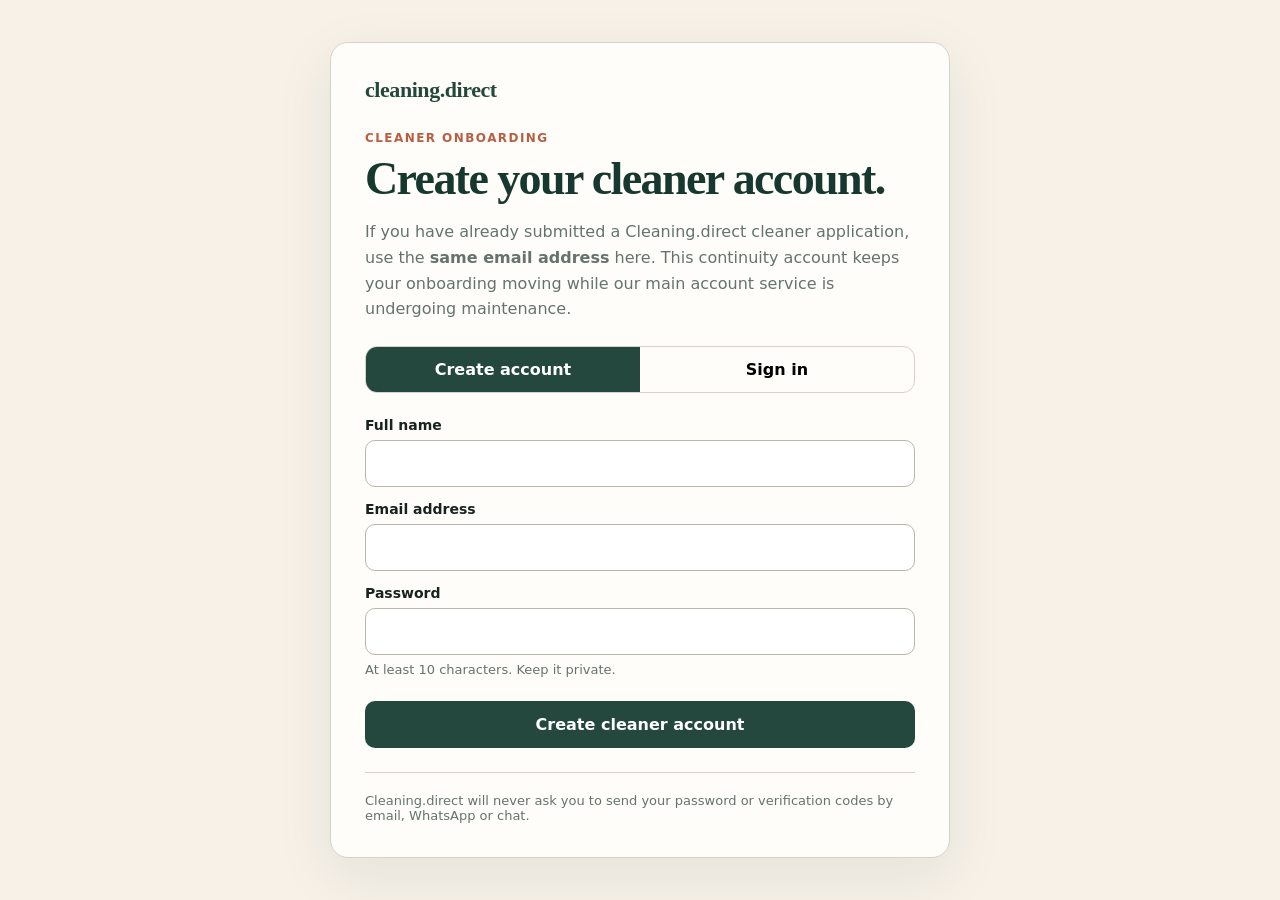
==== account/index.html @ 6e4828df "Add emergency cleaner account continuity page" ====
<!doctype html>
<html lang="en">
<head>
  <meta charset="utf-8">
  <meta name="viewport" content="width=device-width,initial-scale=1">
  <title>Create your cleaner account | Cleaning.direct</title>
  <meta name="robots" content="noindex,nofollow">
  <meta name="theme-color" content="#24483d">
  <style>
    :root{--ink:#17382f;--green:#24483d;--cream:#f7f1e8;--paper:#fffdf9;--line:#d8d1c7;--terracotta:#b85f43;--muted:#65736e}
    *{box-sizing:border-box} body{margin:0;font-family:Inter,ui-sans-serif,system-ui,-apple-system,BlinkMacSystemFont,"Segoe UI",sans-serif;background:var(--cream);color:#17231f}
    .shell{min-height:100vh;display:grid;place-items:center;padding:28px 18px}.card{width:min(620px,100%);background:var(--paper);border:1px solid var(--line);box-shadow:0 18px 60px rgba(23,56,47,.08);padding:34px;border-radius:18px}
    .brand{font-family:Georgia,"Times New Roman",serif;color:var(--green);font-size:22px;font-weight:700;letter-spacing:-.02em}.eyebrow{margin:26px 0 8px;color:var(--terracotta);font-size:12px;font-weight:800;letter-spacing:.12em;text-transform:uppercase}
    h1{font-family:Georgia,"Times New Roman",serif;color:var(--ink);font-size:clamp(30px,6vw,46px);line-height:1.02;margin:0 0 14px;letter-spacing:-.035em}p{line-height:1.6}.muted{color:var(--muted)}
    .tabs{display:grid;grid-template-columns:1fr 1fr;border:1px solid var(--line);border-radius:12px;overflow:hidden;margin:24px 0}.tabs button{border:0;background:transparent;padding:13px;font:inherit;font-weight:700;cursor:pointer}.tabs button.active{background:var(--green);color:#fff}
    .field{display:grid;gap:7px;margin:14px 0}.field label{font-weight:700;font-size:14px}.field input{width:100%;padding:13px 14px;border:1px solid #bbb6ad;border-radius:10px;background:#fff;font:inherit}.field input:focus{outline:3px solid rgba(36,72,61,.14);border-color:var(--green)}
    .button{width:100%;border:0;border-radius:10px;padding:14px 18px;background:var(--green);color:#fff;font:inherit;font-weight:800;cursor:pointer;margin-top:10px}.button:disabled{opacity:.55;cursor:wait}
    .notice{margin-top:18px;padding:14px 16px;border-radius:10px;background:#eef4f1;border:1px solid #cddcd5;line-height:1.5}.notice.error{background:#fff0ec;border-color:#efc0b3;color:#6e2f20}.notice.success{background:#edf6ef;border-color:#c9dfcf}
    .small{font-size:13px}.footer{margin-top:24px;padding-top:20px;border-top:1px solid var(--line)}a{color:var(--green);font-weight:700}.hidden{display:none}
  </style>
</head>
<body>
  <main class="shell">
    <section class="card">
      <div class="brand">cleaning.direct</div>
      <p class="eyebrow">Cleaner onboarding</p>
      <h1>Create your cleaner account.</h1>
      <p class="muted">If you have already submitted a Cleaning.direct cleaner application, use the <strong>same email address</strong> here. This continuity account keeps your onboarding moving while our main account service is undergoing maintenance.</p>

      <div class="tabs" role="tablist">
        <button id="signupTab" class="active" type="button">Create account</button>
        <button id="signinTab" type="button">Sign in</button>
      </div>

      <form id="authForm">
        <div id="nameField" class="field">
          <label for="name">Full name</label>
          <input id="name" autocomplete="name" maxlength="160" required>
        </div>
        <div class="field">
          <label for="email">Email address</label>
          <input id="email" type="email" autocomplete="email" maxlength="320" required>
        </div>
        <div class="field">
          <label for="password">Password</label>
          <input id="password" type="password" autocomplete="new-password" minlength="10" required>
          <span class="muted small">At least 10 characters. Keep it private.</span>
        </div>
        <div id="message" aria-live="polite"></div>
        <button id="submit" class="button" type="submit">Create cleaner account</button>
      </form>

      <div id="ready" class="hidden">
        <div class="notice success"><strong>Account ready.</strong> Your continuity account is active. Keep using this same email address for your Cleaning.direct application and Right to Work steps.</div>
        <p>We will reconcile this account with the main Cleaning.direct system automatically when the primary database is restored.</p>
        <p><a href="../">Return to cleaner onboarding</a></p>
      </div>

      <div class="footer small muted">
        Cleaning.direct will never ask you to send your password or verification codes by email, WhatsApp or chat.
      </div>
    </section>
  </main>

  <script type="module">
    import { createClient } from 'https://esm.sh/@supabase/supabase-js@2.112.2';
    const supabase=createClient(
      'https://cntynkumizvpiajmfzcj.supabase.co',
      'sb_publishable_tvQsqfVjAQub5VQLu6WwGw_hIFrvsA_',
      {auth:{persistSession:true,autoRefreshToken:true,detectSessionInUrl:true}}
    );
    const form=document.getElementById('authForm');
    const signupTab=document.getElementById('signupTab');
    const signinTab=document.getElementById('signinTab');
    const nameField=document.getElementById('nameField');
    const name=document.getElementById('name');
    const email=document.getElementById('email');
    const password=document.getElementById('password');
    const submit=document.getElementById('submit');
    const message=document.getElementById('message');
    const ready=document.getElementById('ready');
    let mode='signup';

    const preset=new URL(location.href).searchParams.get('email');
    if(preset) email.value=preset.trim().toLowerCase();

    function setMode(next){
      mode=next;
      signupTab.classList.toggle('active',mode==='signup');
      signinTab.classList.toggle('active',mode==='signin');
      nameField.classList.toggle('hidden',mode==='signin');
      name.required=mode==='signup';
      password.autocomplete=mode==='signup'?'new-password':'current-password';
      submit.textContent=mode==='signup'?'Create cleaner account':'Sign in';
      message.innerHTML='';
    }
    signupTab.onclick=()=>setMode('signup');
    signinTab.onclick=()=>setMode('signin');

    function show(text,error=false){
      message.innerHTML='<div class="notice '+(error?'error':'success')+'">'+text+'</div>';
    }
    function showReady(){
      form.classList.add('hidden');
      document.querySelector('.tabs').classList.add('hidden');
      ready.classList.remove('hidden');
    }

    const {data:{session}}=await supabase.auth.getSession();
    if(session) showReady();

    form.addEventListener('submit',async e=>{
      e.preventDefault();
      submit.disabled=true;
      message.innerHTML='';
      try{
        const mail=email.value.trim().toLowerCase();
        if(mode==='signup'){
          const {data,error}=await supabase.auth.signUp({
            email:mail,
            password:password.value,
            options:{
              data:{
                full_name:name.value.trim(),
                account_role:'cleaner',
                continuity_source:'supabase_outage_2026_10_07'
              }
            }
          });
          if(error) throw error;
          if(data.session){
            showReady();
          }else{
            show('Account created. Check your email for the confirmation message, then return to this page and sign in.');
            setMode('signin');
            email.value=mail;
          }
        }else{
          const {data,error}=await supabase.auth.signInWithPassword({email:mail,password:password.value});
          if(error) throw error;
          if(!data.session) throw new Error('Sign-in did not return a session.');
          showReady();
        }
      }catch(err){
        const raw=String(err?.message||err||'');
        const friendly=/already registered|already been registered/i.test(raw)
          ? 'An account already exists for that email. Choose Sign in.'
          : /invalid login credentials/i.test(raw)
          ? 'That email/password combination was not accepted. Check the details or create an account first.'
          : /rate limit/i.test(raw)
          ? 'Too many attempts. Wait a few minutes and try again.'
          : 'The account service could not complete that request. Please try again shortly.';
        show(friendly,true);
      }finally{
        submit.disabled=false;
      }
    });
  </script>
</body>
</html>
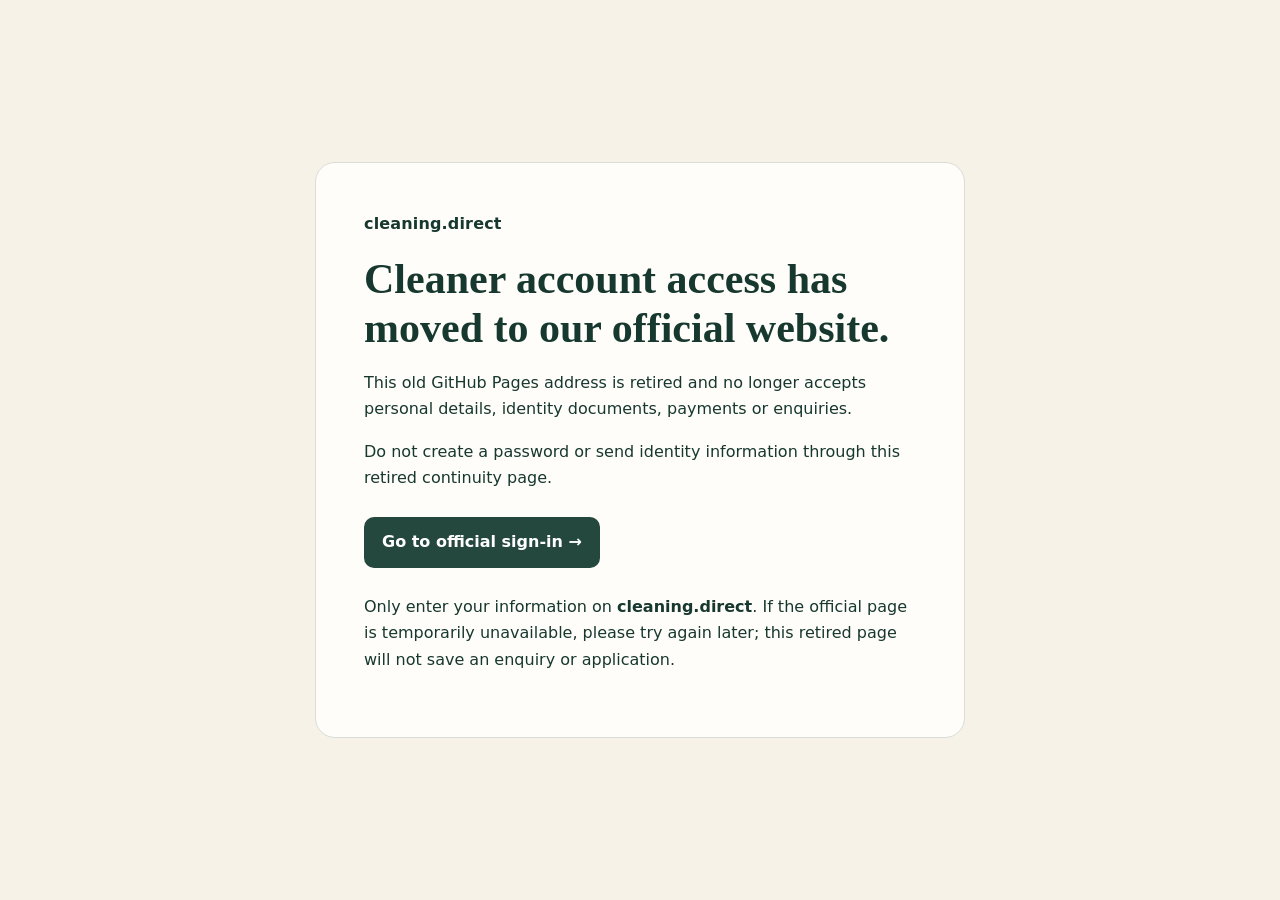
==== commit 9702813b: "Retire off-origin account/index.html personal-data intake" ====
--- a/account/index.html
+++ b/account/index.html
@@ -1,160 +1,31 @@
 <!doctype html>
-<html lang="en">
+<html lang="en-GB">
 <head>
   <meta charset="utf-8">
-  <meta name="viewport" content="width=device-width,initial-scale=1">
-  <title>Create your cleaner account | Cleaning.direct</title>
+  <meta name="viewport" content="width=device-width, initial-scale=1">
   <meta name="robots" content="noindex,nofollow">
+  <meta name="referrer" content="no-referrer">
   <meta name="theme-color" content="#24483d">
+  <link rel="canonical" href="https://cleaning.direct/login">
+  <title>Cleaner account access has moved | Cleaning.direct</title>
   <style>
-    :root{--ink:#17382f;--green:#24483d;--cream:#f7f1e8;--paper:#fffdf9;--line:#d8d1c7;--terracotta:#b85f43;--muted:#65736e}
-    *{box-sizing:border-box} body{margin:0;font-family:Inter,ui-sans-serif,system-ui,-apple-system,BlinkMacSystemFont,"Segoe UI",sans-serif;background:var(--cream);color:#17231f}
-    .shell{min-height:100vh;display:grid;place-items:center;padding:28px 18px}.card{width:min(620px,100%);background:var(--paper);border:1px solid var(--line);box-shadow:0 18px 60px rgba(23,56,47,.08);padding:34px;border-radius:18px}
-    .brand{font-family:Georgia,"Times New Roman",serif;color:var(--green);font-size:22px;font-weight:700;letter-spacing:-.02em}.eyebrow{margin:26px 0 8px;color:var(--terracotta);font-size:12px;font-weight:800;letter-spacing:.12em;text-transform:uppercase}
-    h1{font-family:Georgia,"Times New Roman",serif;color:var(--ink);font-size:clamp(30px,6vw,46px);line-height:1.02;margin:0 0 14px;letter-spacing:-.035em}p{line-height:1.6}.muted{color:var(--muted)}
-    .tabs{display:grid;grid-template-columns:1fr 1fr;border:1px solid var(--line);border-radius:12px;overflow:hidden;margin:24px 0}.tabs button{border:0;background:transparent;padding:13px;font:inherit;font-weight:700;cursor:pointer}.tabs button.active{background:var(--green);color:#fff}
-    .field{display:grid;gap:7px;margin:14px 0}.field label{font-weight:700;font-size:14px}.field input{width:100%;padding:13px 14px;border:1px solid #bbb6ad;border-radius:10px;background:#fff;font:inherit}.field input:focus{outline:3px solid rgba(36,72,61,.14);border-color:var(--green)}
-    .button{width:100%;border:0;border-radius:10px;padding:14px 18px;background:var(--green);color:#fff;font:inherit;font-weight:800;cursor:pointer;margin-top:10px}.button:disabled{opacity:.55;cursor:wait}
-    .notice{margin-top:18px;padding:14px 16px;border-radius:10px;background:#eef4f1;border:1px solid #cddcd5;line-height:1.5}.notice.error{background:#fff0ec;border-color:#efc0b3;color:#6e2f20}.notice.success{background:#edf6ef;border-color:#c9dfcf}
-    .small{font-size:13px}.footer{margin-top:24px;padding-top:20px;border-top:1px solid var(--line)}a{color:var(--green);font-weight:700}.hidden{display:none}
+    *{box-sizing:border-box}body{margin:0;min-height:100vh;display:grid;place-items:center;
+    background:#f7f2e8;color:#17382f;font:16px/1.65 system-ui,-apple-system,sans-serif;padding:24px}
+    main{max-width:650px;background:#fffdf9;padding:clamp(24px,5vw,48px);border:1px solid #d9ddd6;border-radius:20px}
+    h1{font:700 clamp(29px,5vw,42px)/1.15 Georgia,serif;margin:18px 0}
+    .brand{font-weight:800;letter-spacing:.01em}.button{display:inline-block;color:white;background:#24483d;
+    border-radius:10px;padding:12px 18px;font-weight:750;text-decoration:none;margin:10px 0}
+    a:focus-visible{outline:3px solid #b66a50;outline-offset:3px}
   </style>
 </head>
 <body>
-  <main class="shell">
-    <section class="card">
-      <div class="brand">cleaning.direct</div>
-      <p class="eyebrow">Cleaner onboarding</p>
-      <h1>Create your cleaner account.</h1>
-      <p class="muted">If you have already submitted a Cleaning.direct cleaner application, use the <strong>same email address</strong> here. This continuity account keeps your onboarding moving while our main account service is undergoing maintenance.</p>
-
-      <div class="tabs" role="tablist">
-        <button id="signupTab" class="active" type="button">Create account</button>
-        <button id="signinTab" type="button">Sign in</button>
-      </div>
-
-      <form id="authForm">
-        <div id="nameField" class="field">
-          <label for="name">Full name</label>
-          <input id="name" autocomplete="name" maxlength="160" required>
-        </div>
-        <div class="field">
-          <label for="email">Email address</label>
-          <input id="email" type="email" autocomplete="email" maxlength="320" required>
-        </div>
-        <div class="field">
-          <label for="password">Password</label>
-          <input id="password" type="password" autocomplete="new-password" minlength="10" required>
-          <span class="muted small">At least 10 characters. Keep it private.</span>
-        </div>
-        <div id="message" aria-live="polite"></div>
-        <button id="submit" class="button" type="submit">Create cleaner account</button>
-      </form>
-
-      <div id="ready" class="hidden">
-        <div class="notice success"><strong>Account ready.</strong> Your continuity account is active. Keep using this same email address for your Cleaning.direct application and Right to Work steps.</div>
-        <p>We will reconcile this account with the main Cleaning.direct system automatically when the primary database is restored.</p>
-        <p><a href="../">Return to cleaner onboarding</a></p>
-      </div>
-
-      <div class="footer small muted">
-        Cleaning.direct will never ask you to send your password or verification codes by email, WhatsApp or chat.
-      </div>
-    </section>
+  <main>
+    <div class="brand">cleaning.direct</div>
+    <h1>Cleaner account access has moved to our official website.</h1>
+    <p>This old GitHub Pages address is retired and no longer accepts personal details, identity documents, payments or enquiries.</p>
+    <p>Do not create a password or send identity information through this retired continuity page.</p>
+    <a class="button" href="https://cleaning.direct/login" rel="noreferrer">Go to official sign-in →</a>
+    <p>Only enter your information on <strong>cleaning.direct</strong>. If the official page is temporarily unavailable, please try again later; this retired page will not save an enquiry or application.</p>
   </main>
-
-  <script type="module">
-    import { createClient } from 'https://esm.sh/@supabase/supabase-js@2.112.2';
-    const supabase=createClient(
-      'https://cntynkumizvpiajmfzcj.supabase.co',
-      'sb_publishable_tvQsqfVjAQub5VQLu6WwGw_hIFrvsA_',
-      {auth:{persistSession:true,autoRefreshToken:true,detectSessionInUrl:true}}
-    );
-    const form=document.getElementById('authForm');
-    const signupTab=document.getElementById('signupTab');
-    const signinTab=document.getElementById('signinTab');
-    const nameField=document.getElementById('nameField');
-    const name=document.getElementById('name');
-    const email=document.getElementById('email');
-    const password=document.getElementById('password');
-    const submit=document.getElementById('submit');
-    const message=document.getElementById('message');
-    const ready=document.getElementById('ready');
-    let mode='signup';
-
-    const preset=new URL(location.href).searchParams.get('email');
-    if(preset) email.value=preset.trim().toLowerCase();
-
-    function setMode(next){
-      mode=next;
-      signupTab.classList.toggle('active',mode==='signup');
-      signinTab.classList.toggle('active',mode==='signin');
-      nameField.classList.toggle('hidden',mode==='signin');
-      name.required=mode==='signup';
-      password.autocomplete=mode==='signup'?'new-password':'current-password';
-      submit.textContent=mode==='signup'?'Create cleaner account':'Sign in';
-      message.innerHTML='';
-    }
-    signupTab.onclick=()=>setMode('signup');
-    signinTab.onclick=()=>setMode('signin');
-
-    function show(text,error=false){
-      message.innerHTML='<div class="notice '+(error?'error':'success')+'">'+text+'</div>';
-    }
-    function showReady(){
-      form.classList.add('hidden');
-      document.querySelector('.tabs').classList.add('hidden');
-      ready.classList.remove('hidden');
-    }
-
-    const {data:{session}}=await supabase.auth.getSession();
-    if(session) showReady();
-
-    form.addEventListener('submit',async e=>{
-      e.preventDefault();
-      submit.disabled=true;
-      message.innerHTML='';
-      try{
-        const mail=email.value.trim().toLowerCase();
-        if(mode==='signup'){
-          const {data,error}=await supabase.auth.signUp({
-            email:mail,
-            password:password.value,
-            options:{
-              data:{
-                full_name:name.value.trim(),
-                account_role:'cleaner',
-                continuity_source:'supabase_outage_2026_10_07'
-              }
-            }
-          });
-          if(error) throw error;
-          if(data.session){
-            showReady();
-          }else{
-            show('Account created. Check your email for the confirmation message, then return to this page and sign in.');
-            setMode('signin');
-            email.value=mail;
-          }
-        }else{
-          const {data,error}=await supabase.auth.signInWithPassword({email:mail,password:password.value});
-          if(error) throw error;
-          if(!data.session) throw new Error('Sign-in did not return a session.');
-          showReady();
-        }
-      }catch(err){
-        const raw=String(err?.message||err||'');
-        const friendly=/already registered|already been registered/i.test(raw)
-          ? 'An account already exists for that email. Choose Sign in.'
-          : /invalid login credentials/i.test(raw)
-          ? 'That email/password combination was not accepted. Check the details or create an account first.'
-          : /rate limit/i.test(raw)
-          ? 'Too many attempts. Wait a few minutes and try again.'
-          : 'The account service could not complete that request. Please try again shortly.';
-        show(friendly,true);
-      }finally{
-        submit.disabled=false;
-      }
-    });
-  </script>
 </body>
-</html>+</html>
